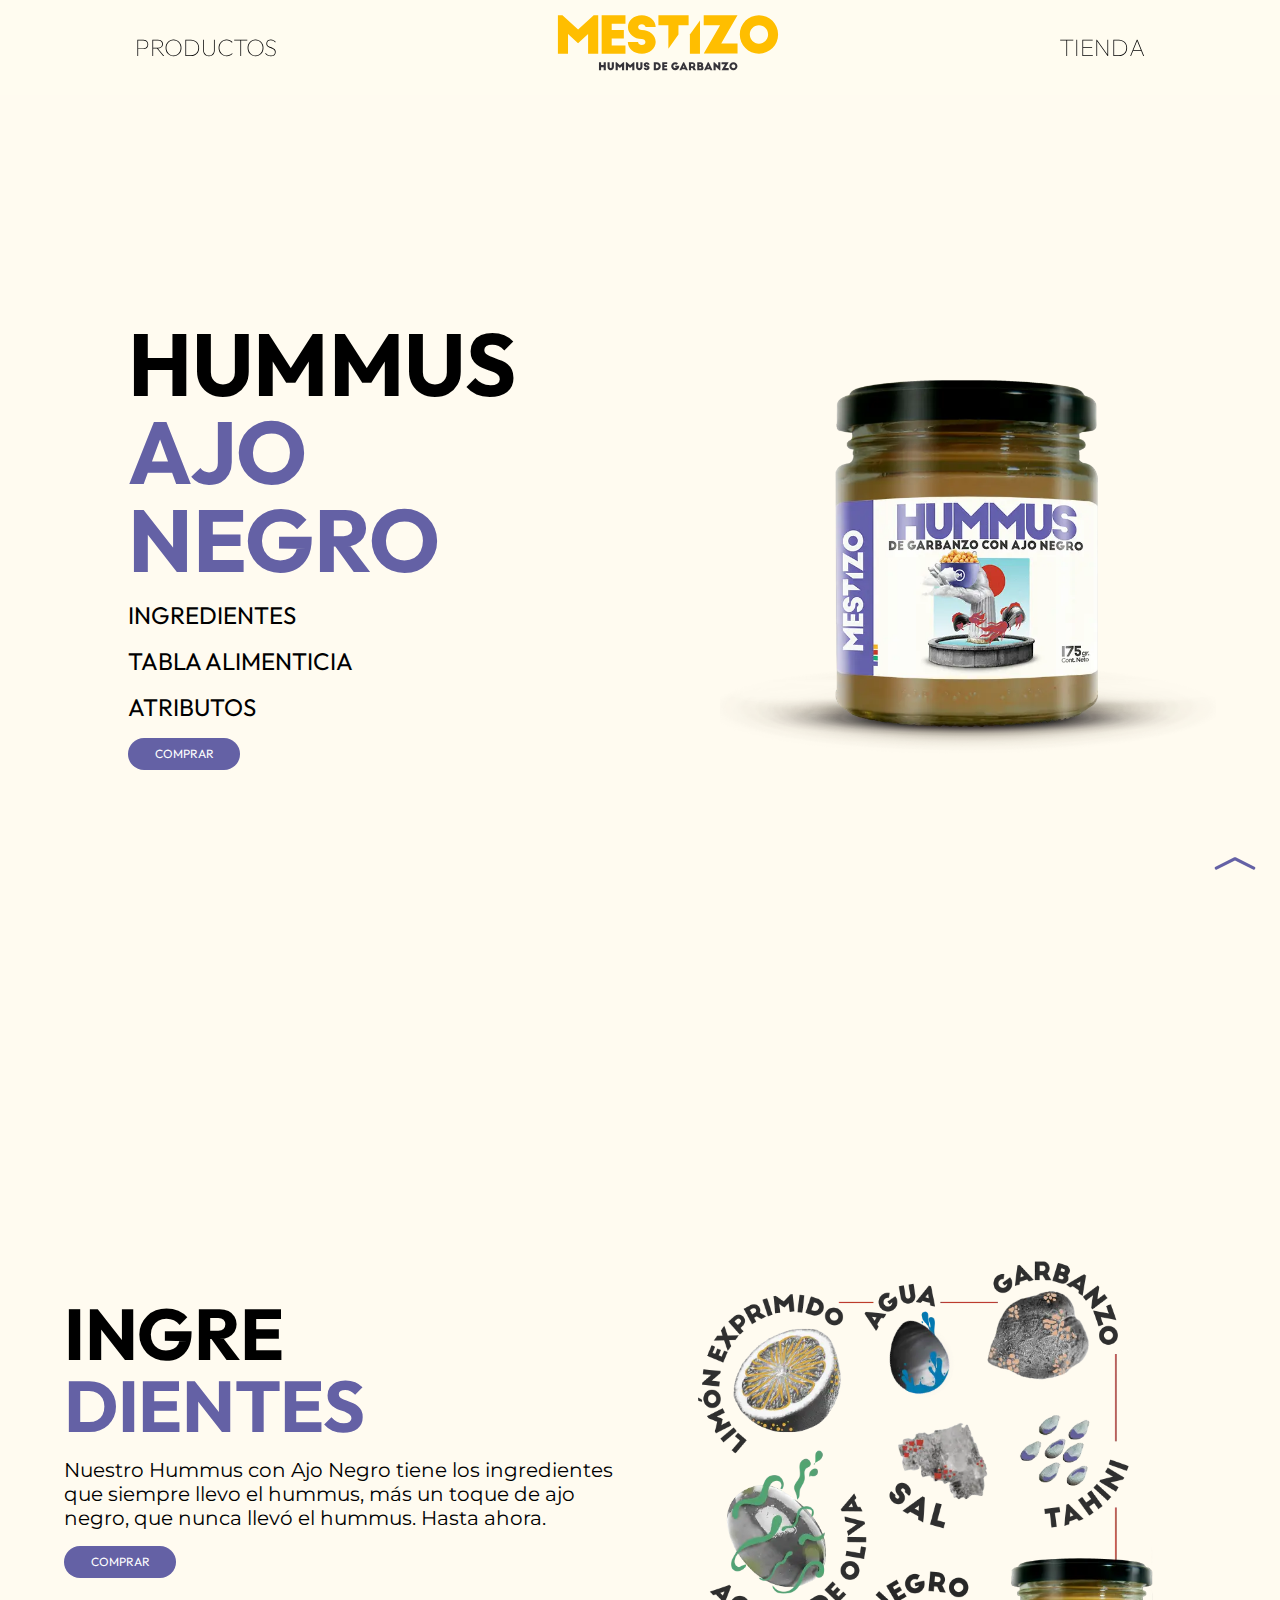
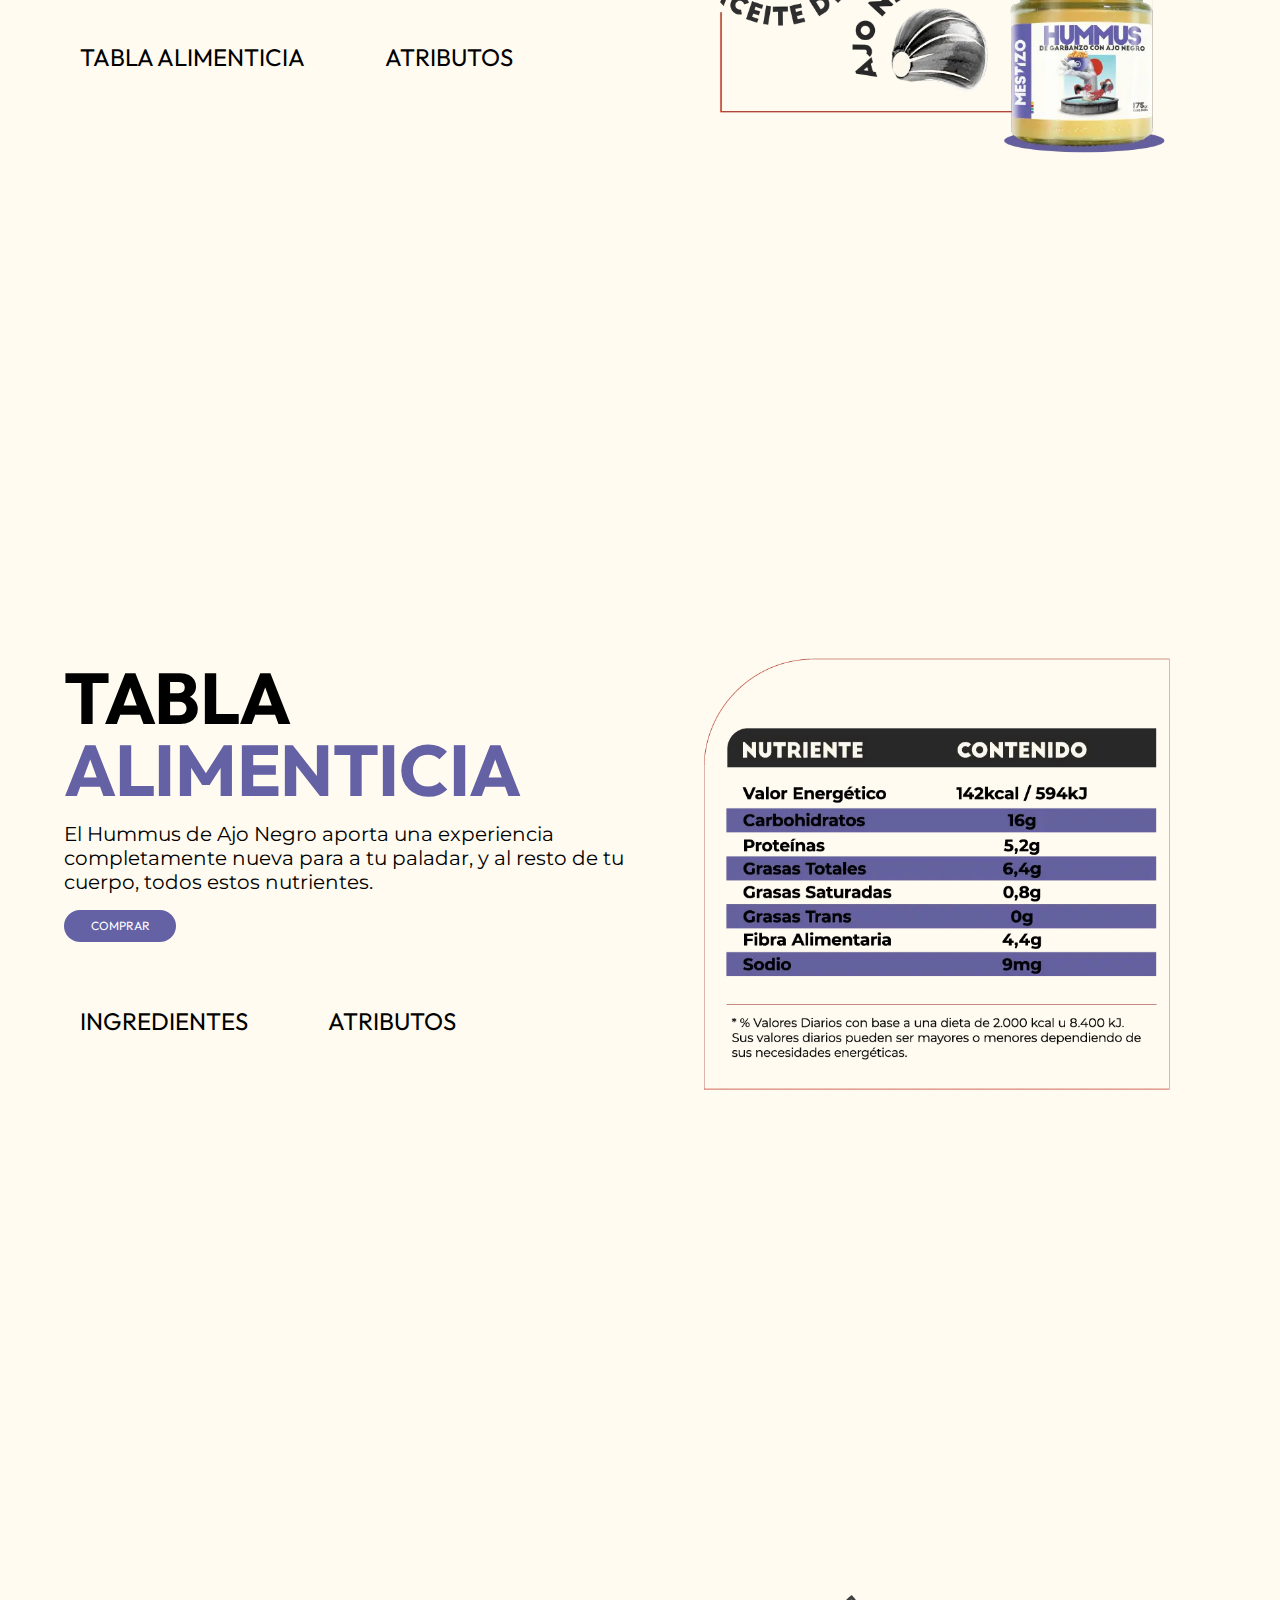
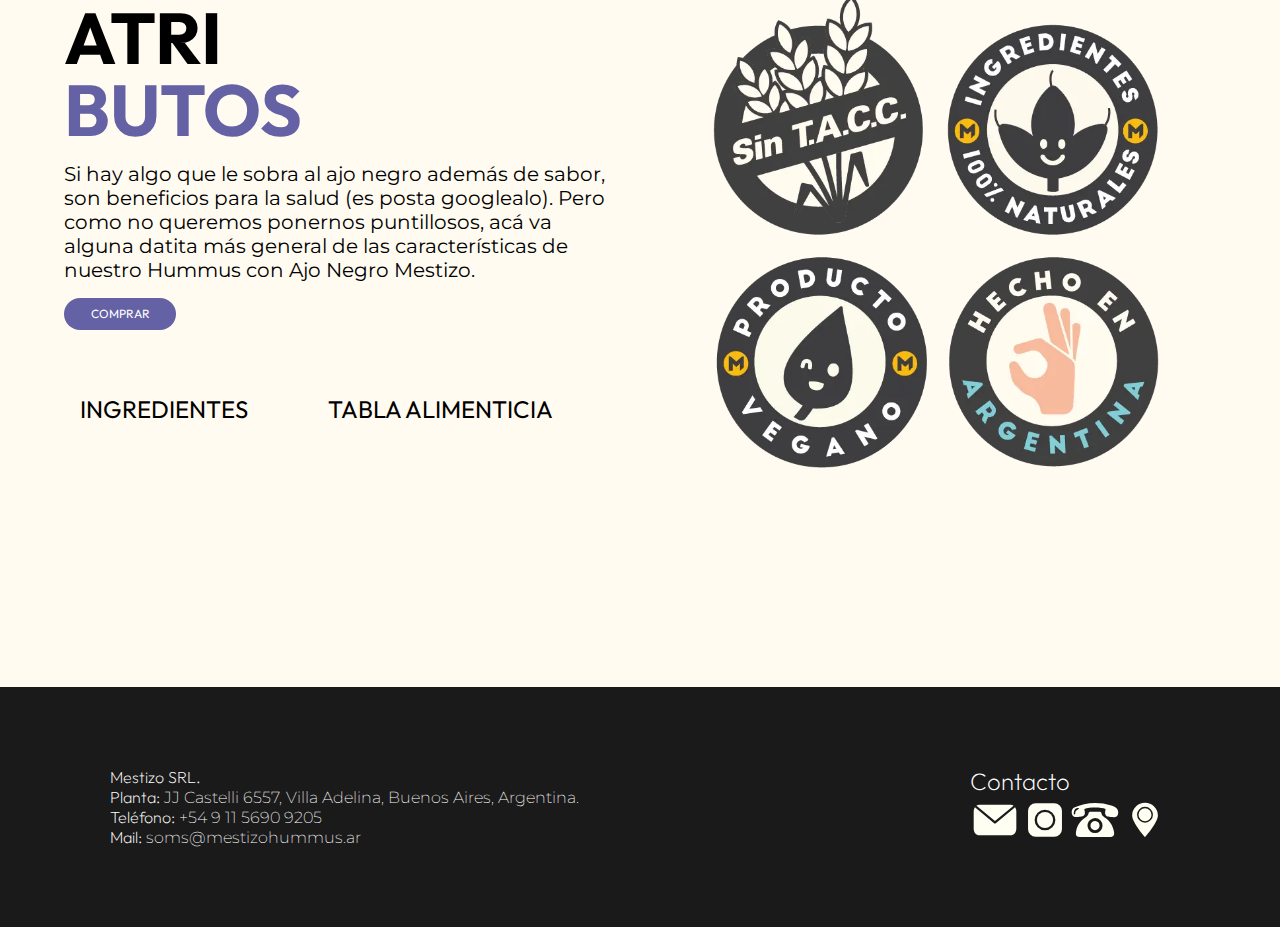
==== pages/info_ajoNegro.html @ 5438a66b "8° Commit" ====
<!DOCTYPE html>
<html lang="en">
<head>
    <meta charset="UTF-8">
    <meta name="viewport" content="width=device-width, initial-scale=1.0">
    <title>Document</title>
    <link rel="stylesheet" href="https://cdn.jsdelivr.net/npm/bootstrap-icons@1.10.5/font/bootstrap-icons.css">
    <link rel="stylesheet" href="../css/main.css">
</head>
<body>
       <!-- Starts Nav -->
   
       <nav class="main-nav">
        <div class="nav-link"><a href="productos.html">PRODUCTOS</a></div>
        <div><a href="../index.html"><img class="zoom" src="../img/marca/Identidad-Mestizo-01.svg" alt="#"></a></div>
        <div class="nav-link"><a href="tienda.html">TIENDA</a></div>
        <div class="span-btn">
            <svg xmlns="http://www.w3.org/2000/svg" width="30" height="30" fill="black" class="bi bi-list" viewBox="0 0 16 16">
                <path fill-rule="evenodd" d="M2.5 12a.5.5 0 0 1 .5-.5h10a.5.5 0 0 1 0 1H3a.5.5 0 0 1-.5-.5zm0-4a.5.5 0 0 1 .5-.5h10a.5.5 0 0 1 0 1H3a.5.5 0 0 1-.5-.5zm0-4a.5.5 0 0 1 .5-.5h10a.5.5 0 0 1 0 1H3a.5.5 0 0 1-.5-.5z"/>
            </svg>
        </div>
    </nav>
    <nav class="nav-btn">
        <div class="nav-link-btn disabled">
            <a href="productos.html">PRODUCTOS</a>
        </div>
        <div class="nav-link-btn disabled">
            <a href="tienda.html">TIENDA</a>
        </div>
    </nav>

    <!-- Ends Nav -->
    <!-- Starts Main -->
    <main >

        <section class="info-tit" id="inicio">
            <div>
                <h1>
                    HUMMUS <br> <span class="blueColor">AJO NEGRO</span>
                </h1>
                <a class="Color-h-blue" href="#ingredientes"><p>INGREDIENTES</p></a>
                <a class="Color-h-blue" href="#tabla"><p>TABLA ALIMENTICIA</p></a>
                <a class="Color-h-blue" href="#atributos"><p>ATRIBUTOS</p></a>
                <a href="#">
                    <button class="ver-mas-btn-blue">COMPRAR</button>
                </a>
            </div>

            <div >
                <img src="../img/ajo-negro/MESTIZO HUMMUS ALTA-ajo negro.webp" alt="">
            </div>
        </section>

        <section class="info-section" id="ingredientes">
            <div>
                <h2>INGRE <br><span class="blueColor">DIENTES</span>
                </h2>
                <h3>
                    Nuestro Hummus con Ajo Negro tiene los ingredientes que siempre llevo el hummus, más un toque de ajo negro, que nunca llevó el hummus. Hasta ahora.
                </h3>
                <a href="#">
                    <button class="ver-mas-btn-blue">COMPRAR</button>
                </a>
                <div>
                    <a class="Color-h-blue" href="#tabla"><p>TABLA  ALIMENTICIA</p></a>
                    <a class="Color-h-blue" href="#atributos"><p>ATRIBUTOS</p></a>
                </div>
                
            </div>

            <div style="display: flex; align-items: center; justify-content: center;">
                <img src="../img/ajo-negro/MESTIZO-WEB-HummusAjoNegro-INGR-09.webp" alt="">
            </div>
        </section>


        <section class="info-section" id="tabla">
            <div>
                <h2>TABLA <br><span class="blueColor">ALIMENTICIA</span>
                </h2>
                <h3>
                    El Hummus de Ajo Negro aporta una experiencia completamente nueva para a tu paladar, y al resto de tu cuerpo, todos estos nutrientes.
                </h3>
                <a href="#">
                    <button class="ver-mas-btn-blue">COMPRAR</button>
                </a>
                <div>
                    <a class="Color-h-blue" href="#ingredientes"><p>INGREDIENTES</p></a>
                    <a class="Color-h-blue" href="#atributos"><p>ATRIBUTOS</p></a>
                </div>
                
            </div>

            <div style="display: flex; align-items: center; justify-content: center;">
                <img src="../img/ajo-negro/Mestizo-Web-HummusAjoNegro-Tabla_Mestizo-Web-HummusPicante-Tabla copy.webp" alt="">
            </div>
        </section>


        <section class="info-section" id="atributos">
            <div>
                <h2>ATRI <br><span class="blueColor">BUTOS</span>
                </h2>
                <h3>
                    Si hay algo que le sobra al ajo negro además de sabor, son beneficios para la salud (es posta googlealo). Pero como no queremos ponernos puntillosos, acá va alguna datita más general de las características de nuestro Hummus con Ajo Negro Mestizo.
                </h3>
                <a href="#">
                    <button class="ver-mas-btn-blue">COMPRAR</button>
                </a>
                <div>
                    <a class="Color-h-blue" href="#ingredientes"><p>INGREDIENTES</p></a>
                    <a class="Color-h-blue" href="#tabla"><p>TABLA ALIMENTICIA</p></a>
                </div>
                
            </div>

            <div style="display: flex; align-items: center; justify-content: center;">
                <img src="../img/clasico/MESTIZO-WEB-HummusClasico-ATRIBUTOS-11.webp" alt="">
            </div>
        </section>

    </main>
    <!-- Ends Main -->
        <a href="#inicio"><svg xmlns="http://www.w3.org/2000/svg" width="50" height="50" fill="currentColor" class="bi bi-chevron-compact-up flecha blueColor" viewBox="0 0 16 16">
            <path fill-rule="evenodd" d="M7.776 5.553a.5.5 0 0 1 .448 0l6 3a.5.5 0 1 1-.448.894L8 6.56 2.224 9.447a.5.5 0 1 1-.448-.894l6-3z"/>
        </svg></a>

     <!-- Starts Footer -->
     <footer class="main-footer">
    
        <section class="footer-bottom">
            <div>
                <p>Mestizo SRL.</p>
                <p>Planta: <span class="no-key"> JJ Castelli 6557, Villa Adelina, Buenos Aires, Argentina.</span></p>
                <p>Teléfono: <span class="no-key"> +54 9 11 5690 9205</span></p>
                <p>Mail: <span class="no-key"> soms@mestizohummus.ar</span></p>
            </div>

            <div>
                <p>Contacto</p>
                <div>
                    <a class="zoom" href="mailto:somos@mestizohummus.com?subject=Consulta&body=Hola,%0D%0A%0D%0AQuería hacer una consulta sobre..." target="_blank">
                        <img src="../img/marca/footer/Contacto - Web-07.svg" alt="">
                    </a>

                    <a class="zoom" href="https://www.instagram.com/mestizohummus/ " target="_blank">
                        <img src="../img/marca/footer/Contacto - Web-08.svg" alt="">
                    </a>

                    <a class="zoom" href="https://api.whatsapp.com/send?phone=541156909205&text=%C2%A1Hola%21+Estoy+en+la+tienda+MESTIZO+y+quiero+pedir+m%C3%A1s+informaci%C3%B3n." target="_blank">
                        <img src="../img/marca/footer/Contacto - Web-09.svg" alt="">
                    </a>

                    <a class="zoom" href="https://goo.gl/maps/fZHpyZeKrW2AneWo8" target="_blank">
                        <img src="../img/marca/footer/Contacto - Web-10.svg" alt="">
                    </a>
                </div>
            </div>
        </section> 
    </footer>
    <!-- Ends Footer -->
    <!-- Script Boostrap -->
    <script src="../js/nav.js"></script>
</body>
</html>
---- css/main.css ----
@import url("https://fonts.googleapis.com/css2?family=Outfit:wght@900&display=swap");
@import url("https://fonts.googleapis.com/css2?family=Montserrat:ital,wght@0,400;0,500;1,400&family=Outfit:wght@900&display=swap");
* {
  margin: 0;
  padding: 0;
  box-sizing: border-box;
}

h1, h2, h3, h4, p, a, input, textarea {
  margin: 0;
}

ul {
  list-style: none;
}

a {
  text-decoration: none;
  color: black;
}

html {
  background-color: rgb(255, 251, 240);
  scroll-behavior: smooth;
}

body {
  background-color: rgb(255, 251, 240);
}

.mainColor {
  color: rgb(248, 177, 57);
}

.redColor {
  color: rgb(195, 58, 46);
}

.blueColor {
  color: rgb(100, 97, 165);
}

.greenColor {
  color: rgb(84, 173, 114);
}

.skyBlueColor {
  color: rgb(0, 127, 197);
}

.ver-mas-btn {
  border-radius: 30px;
  width: 9em;
  height: 3em;
  background-color: rgb(248, 177, 57);
  color: white;
  border-color: transparent;
  font-family: "Outfit", sans-serif;
}

.ver-mas-btn-1 {
  border-radius: 30px;
  width: 9em;
  height: 3em;
  background-color: rgb(248, 177, 57);
  color: white;
  border-color: transparent;
  font-family: "Outfit", sans-serif;
}

.ver-mas-btn-red {
  border-radius: 30px;
  width: 9em;
  height: 3em;
  background-color: rgb(195, 58, 46);
  color: white;
  border-color: transparent;
  font-family: "Outfit", sans-serif;
}

.ver-mas-btn-blue {
  border-radius: 30px;
  width: 9em;
  height: 3em;
  background-color: rgb(100, 97, 165);
  color: white;
  border-color: transparent;
  font-family: "Outfit", sans-serif;
}

.ver-mas-btn-green {
  border-radius: 30px;
  width: 9em;
  height: 3em;
  background-color: rgb(84, 173, 114);
  color: white;
  border-color: transparent;
  font-family: "Outfit", sans-serif;
}

.ver-mas-btn-skyBlue {
  border-radius: 30px;
  width: 9em;
  height: 3em;
  background-color: rgb(0, 127, 197);
  color: white;
  border-color: transparent;
  font-family: "Outfit", sans-serif;
}

.ver-mas-btn:hover {
  background-color: black;
  color: rgb(248, 177, 57);
  transition: all 1s;
}

.ver-mas-btn:not(:hover) {
  background-color: rgb(248, 177, 57);
  color: white;
  transition: all 1s;
}

.ver-mas-btn-1:hover {
  background-color: black;
  color: rgb(248, 177, 57);
  transition: all 1s;
}

.ver-mas-btn-1:not(:hover) {
  background-color: rgb(248, 177, 57);
  color: white;
  transition: all 1s;
}

.ver-mas-btn-red:hover {
  background-color: black;
  color: rgb(195, 58, 46);
  transition: all 1s;
}

.ver-mas-btn-red:not(:hover) {
  background-color: rgb(195, 58, 46);
  color: white;
  transition: all 1s;
}

.ver-mas-btn-blue:hover {
  background-color: black;
  color: rgb(100, 97, 165);
  transition: all 1s;
}

.ver-mas-btn-blue:not(:hover) {
  background-color: rgb(100, 97, 165);
  color: white;
  transition: all 1s;
}

.ver-mas-btn-green:hover {
  background-color: black;
  color: rgb(84, 173, 114);
  transition: all 1s;
}

.ver-mas-btn-green:not(:hover) {
  background-color: rgb(84, 173, 114);
  color: white;
  transition: all 1s;
}

.ver-mas-btn-skyBlue:hover {
  background-color: black;
  color: rgb(0, 127, 197);
  transition: all 1s;
}

.ver-mas-btn-skyBlue:not(:hover) {
  background-color: rgb(0, 127, 197);
  color: white;
  transition: all 1s;
}

.zoom:hover {
  transform: scale(1.1);
  transition: all 1s;
}

.zoom:not(hover) {
  transform: scale(1);
  transition: all 1s;
}

.Color-h:hover {
  color: rgb(248, 177, 57);
  transition: all 1s;
}

.Color-h:not(hover) {
  transition: all 1s;
}

.Color-h-red:hover {
  color: rgb(195, 58, 46);
  transition: all 1s;
}

.Color-h:not(hover) {
  transition: all 1s;
}

.Color-h-blue:hover {
  color: rgb(100, 97, 165);
  transition: all 1s;
}

.Color-h-blue:not(hover) {
  transition: all 1s;
}

.Color-h-green:hover {
  color: rgb(84, 173, 114);
  transition: all 1s;
}

.Color-h-green:not(hover) {
  transition: all 1s;
}

@media (max-width: 1000px) {
  .Color-h:hover {
    color: black;
  }
  .Color-h-red:hover {
    color: black;
  }
  .Color-h-blue:hover {
    color: black;
  }
  .Color-h-green:hover {
    color: black;
  }
}
.main-nav {
  background-color: rgba(255, 251, 240, 0.856);
  overflow: hidden;
  position: sticky;
  z-index: 5;
  top: 0;
  width: 100%;
  height: -moz-min-content;
  height: min-content;
  display: flex;
  justify-content: space-around;
  align-items: center;
}
.main-nav div {
  font-family: "Outfit", sans-serif;
  font-size: 1.5rem;
  font-weight: lighter;
}
.main-nav div img {
  width: 15rem;
}

.nav-btn {
  display: flex;
  flex-direction: column;
  align-items: center;
  justify-content: center;
  gap: 1.5rem;
  z-index: 7;
  position: fixed;
  background-color: rgba(255, 251, 240, 0.856);
  width: 100%;
}
.nav-btn div a {
  font-family: "Outfit", sans-serif;
}

.disabled {
  display: none;
}

.span-btn {
  display: none;
  color: black;
  padding-bottom: 1rem;
}

@media (max-width: 570px) {
  .span-btn {
    display: block;
  }
  .nav-link {
    display: none;
  }
  .nav-header {
    position: sticky;
    height: auto;
    top: 0;
  }
  .nav-header nav {
    justify-content: space-between;
  }
}
@media (max-width: 350px) {
  .main-nav {
    padding-top: 1rem;
  }
  .main-nav div img {
    width: 10rem;
  }
}
.nav-link:hover a {
  color: rgb(248, 177, 57);
  transition: all 1s;
}

.nav-link:not(:hover) a {
  color: black;
  transition: all 1s;
}

.main-header {
  background-color: rgb(255, 251, 240);
  margin: 0;
  margin-top: -5rem;
}
.main-header video {
  width: 100%;
}

.movile-heade {
  background-color: rgb(255, 251, 240);
  margin: 0;
  margin-top: -8rem;
  width: 100%;
}
.movile-heade img {
  width: 100%;
}

.main-body {
  margin: 3rem;
  margin-top: 0;
}

.product-container {
  display: grid;
  grid-template-columns: 1fr 1fr;
  grid-template-rows: 1fr;
}

.product-container-reverse {
  display: grid;
  grid-template-columns: 1fr 1fr;
  grid-template-rows: 1fr;
}

.product-info {
  display: flex;
  flex-direction: column;
  justify-content: center;
  gap: 2rem;
  width: 100%;
}
.product-info h1 {
  font-family: "Outfit", sans-serif;
  font-size: 4.5em;
  letter-spacing: -0.005em;
  line-height: 1em;
}
.product-info h2 {
  font-family: "Outfit", sans-serif;
  font-size: 4.5em;
  letter-spacing: -0.005em;
  line-height: 1em;
}
.product-info h3 {
  font-family: "Montserrat", sans-serif;
  font-size: 1.5em;
  font-weight: 400;
}

.product-img {
  display: flex;
  justify-content: center;
  align-items: center;
  overflow: hidden;
}
.product-img img {
  width: 100%;
}

@media (max-width: 1000px) {
  .product-info {
    gap: 1rem;
  }
  .product-info h1 {
    font-size: 4rem;
  }
  .product-info h3 {
    font-size: 1.25rem;
  }
  .product-container {
    margin-bottom: 4rem;
  }
  .product-container-reverse {
    margin-bottom: 4rem;
  }
}
@media (max-width: 700px) {
  .main-header {
    display: block;
  }
  .product-container-reverse {
    display: flex;
    flex-direction: column-reverse;
    margin-bottom: 3rem;
  }
  .product-container {
    display: flex;
    flex-direction: column;
  }
  .product-info {
    align-items: center;
  }
  .product-info h1 {
    font-size: 4.5rem;
    text-align: center;
  }
  .product-info h2 {
    font-size: 4.5rem;
    text-align: center;
  }
  .product-info h3 {
    text-align: center;
  }
  .product-img {
    margin-top: 1.5rem;
  }
  .product-img img {
    max-width: 500px;
  }
  .img-2 img {
    display: none;
  }
  .img-4 img {
    display: none;
  }
}
@media (max-width: 650px) {
  .main-header {
    display: none;
  }
}
@media (max-width: 438px) {
  .product-info h1 {
    font-size: 3.75rem;
  }
  .product-info h2 {
    font-size: 3.75rem;
  }
}
.img-2 {
  position: absolute;
  display: flex;
  align-items: center;
  justify-content: center;
  padding-bottom: 5rem;
}
.img-2 img {
  opacity: 0%;
  width: 70%;
}

.img-2:hover img {
  opacity: 100%;
  transition: all 0.5s;
}

.img-2:not(hover) img {
  opacity: 0%;
  transition: all 0.5s;
}

.img-4 {
  position: absolute;
  display: flex;
  align-items: center;
  justify-content: center;
  padding-bottom: 5rem;
}
.img-4 img {
  opacity: 0%;
  width: 70%;
}

.img-4:hover img {
  opacity: 100%;
  transition: all 0.5s;
}

.img-4:not(hover) img {
  opacity: 0%;
  transition: all 0.5s;
}

.hide {
  opacity: 0%;
  transition: all 0.5s;
}

.no-hide {
  opacity: 100%;
  transition: all 0.5s;
}

.footer-top {
  background-image: url(../img/marca/footer/Contacto\ -\ Web-06.svg);
  background-size: 100%;
  background-size: 240vh;
  height: 50%;
  width: 100%;
  display: grid;
  grid-template-columns: 1fr 1fr 1fr 1fr;
  grid-template-rows: 1fr;
}
.footer-top a {
  display: flex;
  flex-direction: column;
  align-items: center;
  gap: 1rem;
  margin-bottom: 5rem;
}
.footer-top a p {
  font-family: "Outfit", sans-serif;
  font-size: 1.5em;
  font-weight: 400;
}
.footer-top a img {
  width: 60%;
}

.footer-bottom {
  height: 15rem;
  width: 100%;
  background-color: rgb(26, 26, 26);
  display: flex;
  flex-direction: row;
  justify-content: space-around;
  align-items: center;
}

.footer-bottom div:first-child {
  display: flex;
  flex-direction: column;
  justify-content: center;
  align-items: flex-start;
  width: 50%;
}
.footer-bottom div:first-child p {
  font-family: "Outfit", sans-serif;
  font-size: 1em;
  font-weight: 200;
  color: white;
}

.footer-bottom div:nth-child(2) {
  display: flex;
  flex-direction: column;
  justify-content: center;
  align-items: start;
}
.footer-bottom div:nth-child(2) p {
  font-family: "Outfit", sans-serif;
  font-size: 1.5em;
  font-weight: 200;
  color: white;
}
.footer-bottom div:nth-child(2) div {
  display: flex;
  flex-direction: row;
  justify-content: center;
  align-items: flex-end;
}
.footer-bottom div:nth-child(2) div img {
  width: 50px;
}

.slider-footer {
  width: 100%;
  height: auto;
  border-top: 5px solid black;
  border-bottom: 5px solid black;
  background-color: rgb(255, 251, 240);
  margin-bottom: 3rem;
  overflow: hidden;
}
.slider-footer p {
  font-family: "Outfit", sans-serif;
  font-size: 2em;
  letter-spacing: -0.005em;
  line-height: 1em;
}

@media (max-width: 919px) {
  .footer-top {
    grid-template-columns: 1fr 1fr;
    grid-template-rows: 1fr 1fr;
    background-size: 900vh;
  }
}
@media (max-width: 596px) {
  .footer-top {
    background-size: 800vh;
  }
  .footer-bottom div:first-child {
    display: flex;
    flex-direction: column;
    justify-content: center;
    align-items: flex-start;
    width: 80%;
  }
  .footer-bottom div:first-child p {
    font-family: "Outfit", sans-serif;
    font-size: 1em;
    font-weight: 200;
    color: white;
  }
}
@media (max-width: 540px) {
  .footer-bottom {
    flex-direction: column;
    height: 20rem;
    width: 100%;
    margin-bottom: 0;
  }
}
.no-key {
  font-family: "Montserrat", sans-serif;
}

.main-sabores {
  display: flex;
  justify-content: center;
  align-items: center;
  flex-direction: column;
}
.main-sabores section {
  width: 100%;
  height: auto;
}
.main-sabores header {
  display: flex;
  align-items: center;
  justify-content: center;
  width: 100%;
  height: auto;
  margin-top: 5rem;
}
.main-sabores header img {
  width: 50%;
}

.subtitulo-sabores {
  padding: 5rem;
  padding-top: 2rem;
  display: flex;
  align-items: center;
  justify-content: center;
  text-align: center;
}
.subtitulo-sabores h2 {
  font-family: "Montserrat", sans-serif;
  font-size: 1.2em;
  font-weight: 400;
  display: flex;
  text-align: center;
}

.filtros-sabores {
  width: 100%;
  height: auto;
  display: flex;
  justify-content: space-around;
  border-top: 5px solid black;
  border-bottom: 5px solid black;
  padding: 1rem;
  background-color: white;
}
.filtros-sabores p {
  font-family: "Outfit", sans-serif;
  font-size: 2em;
  letter-spacing: -0.005em;
  line-height: 1em;
}

.filtros-sabores p:hover {
  color: rgb(248, 177, 57);
  transition: all 1s;
  cursor: pointer;
}
.filtros-sabores p:not(hover) {
  transition: all 1s;
}

.productos-sabores {
  display: grid;
  grid-template-columns: 1fr 1fr 1fr;
  grid-template-rows: 1fr 1fr;
  gap: 1rem;
  row-gap: 5rem;
  padding: 3rem;
}
.productos-sabores div {
  display: flex;
  flex-direction: column;
  justify-content: center;
  align-items: center;
}
.productos-sabores div img {
  width: 90%;
}
.productos-sabores div h2 {
  font-family: "Outfit", sans-serif;
  font-size: 1.2em;
  letter-spacing: -0.005em;
  line-height: 1em;
  text-align: center;
}

@media (max-width: 700px) {
  .productos-sabores {
    grid-template-columns: 1fr 1fr;
    grid-template-rows: 1fr 1fr 1fr;
    row-gap: 3rem;
  }
  .filtros-sabores {
    flex-direction: column;
    align-items: center;
    justify-content: center;
    gap: 2rem;
  }
}
@media (max-width: 564px) {
  .main-sabores header {
    margin-top: 0;
  }
  .main-sabores header img {
    width: 80%;
  }
}
@media (max-width: 464px) {
  .productos-sabores {
    margin-bottom: 3rem;
    grid-template-columns: 1fr 1fr;
    grid-template-rows: 1fr 1fr;
    gap: 3rem;
  }
  .filtros-sabores p {
    font-size: 1.5em;
  }
}
.info-tit {
  display: flex;
  align-items: center;
  justify-content: center;
  flex-direction: column;
  width: 100%;
}
.info-tit div {
  display: flex;
  flex-direction: column;
  row-gap: 1rem;
  justify-content: center;
  align-items: center;
}
.info-tit div h1 {
  font-family: "Outfit", sans-serif;
  letter-spacing: -0.005em;
  line-height: 1em;
  font-size: 3rem;
  text-align: center;
  width: 100%;
}
.info-tit div p {
  font-family: "Outfit", sans-serif;
  text-align: center;
}
.info-tit div img {
  width: 80%;
}

.info-section {
  display: flex;
  align-items: center;
  justify-content: center;
  flex-direction: column;
  width: 100%;
  margin-top: 4rem;
}
.info-section div {
  display: flex;
  flex-direction: column;
  row-gap: 1rem;
  justify-content: center;
  align-items: center;
}
.info-section div h2 {
  font-family: "Outfit", sans-serif;
  letter-spacing: -0.005em;
  line-height: 1em;
  font-size: 3rem;
  text-align: center;
  width: 100%;
}
.info-section div h3 {
  font-family: "Montserrat", sans-serif;
  font-size: 1.25em;
  font-weight: 400;
  padding-left: 2rem;
  padding-right: 2rem;
  text-align: center;
}
.info-section div a {
  margin-top: 1.5rem;
  margin-bottom: 2rem;
}
.info-section div div {
  display: flex;
  flex-direction: row;
  justify-content: space-around;
  align-items: center;
  width: 100%;
  display: none;
}
.info-section div div p {
  font-family: "Outfit", sans-serif;
  text-align: center;
  text-align: center;
}
.info-section div img {
  width: 80%;
}

.flecha {
  position: fixed;
  right: 20px;
  bottom: 10px;
}

.flecha:hover {
  transform: translateY(-20px);
  transition: all 1s;
}

.flecha:not(hover) {
  transition: 1s;
}

@media (max-width: 320px) {
  .info-section div h2 {
    font-size: 2.25rem;
  }
  .info-section div h3 {
    font-size: 1.1rem;
  }
}
@media (min-width: 600px) {
  .info-tit div h1 {
    font-size: 5rem;
  }
  .info-tit div p {
    font-size: 2rem;
  }
  .info-tit div a {
    margin-top: 2rem;
  }
  .info-tit div a button {
    width: 12rem;
    height: 4rem;
    font-size: 1.5rem;
  }
  .info-tit div img {
    width: 80%;
    max-width: 650px;
  }
  .info-section div h2 {
    font-size: 5rem;
  }
  .info-section div h3 {
    font-size: 1.75rem;
  }
  .info-section div a {
    margin-top: 2rem;
  }
  .info-section div a button {
    width: 12rem;
    height: 4rem;
    font-size: 1.5rem;
  }
}
@media (min-width: 1000px) {
  .info-tit {
    flex-direction: row;
    padding: 3rem;
    width: 100%;
    height: 100vh;
  }
  .info-tit div {
    align-items: start;
    width: 50%;
    padding: 1rem;
    padding-left: 5rem;
  }
  .info-tit div h1 {
    text-align: start;
    font-size: 5.5rem;
  }
  .info-tit div a {
    margin-top: 0rem;
  }
  .info-tit div a button {
    width: 7rem;
    height: 2rem;
    font-size: 0.75rem;
  }
  .info-tit div p {
    font-size: 1.5rem;
  }
  .info-tit div {
    width: 50%;
  }
  .info-tit div img {
    width: 100%;
    max-width: 600px;
    padding-top: 1rem;
  }
  .info-section {
    flex-direction: row;
    padding: 3rem;
    height: 100vh;
    width: 100%;
  }
  .info-section div {
    align-items: start;
    width: 50%;
    padding: 1rem;
  }
  .info-section div h2 {
    text-align: start;
    font-size: 4.5rem;
  }
  .info-section div h3 {
    text-align: start;
    padding: 0;
    font-size: 1.25rem;
  }
  .info-section div a {
    margin-top: 0rem;
  }
  .info-section div a button {
    width: 7rem;
    height: 2rem;
    font-size: 0.75rem;
  }
  .info-section div div {
    display: block;
    display: flex;
    flex-direction: row;
    justify-content: start;
    -moz-column-gap: 5rem;
         column-gap: 5rem;
    align-items: center;
    width: 100%;
  }
  .info-section div div p {
    font-family: "Outfit", sans-serif;
    text-align: center;
    font-size: 1.5rem;
  }
  .info-section div {
    width: 50%;
  }
  .info-section div img {
    width: 100%;
    max-width: 500px;
  }
}/*# sourceMappingURL=main.css.map */
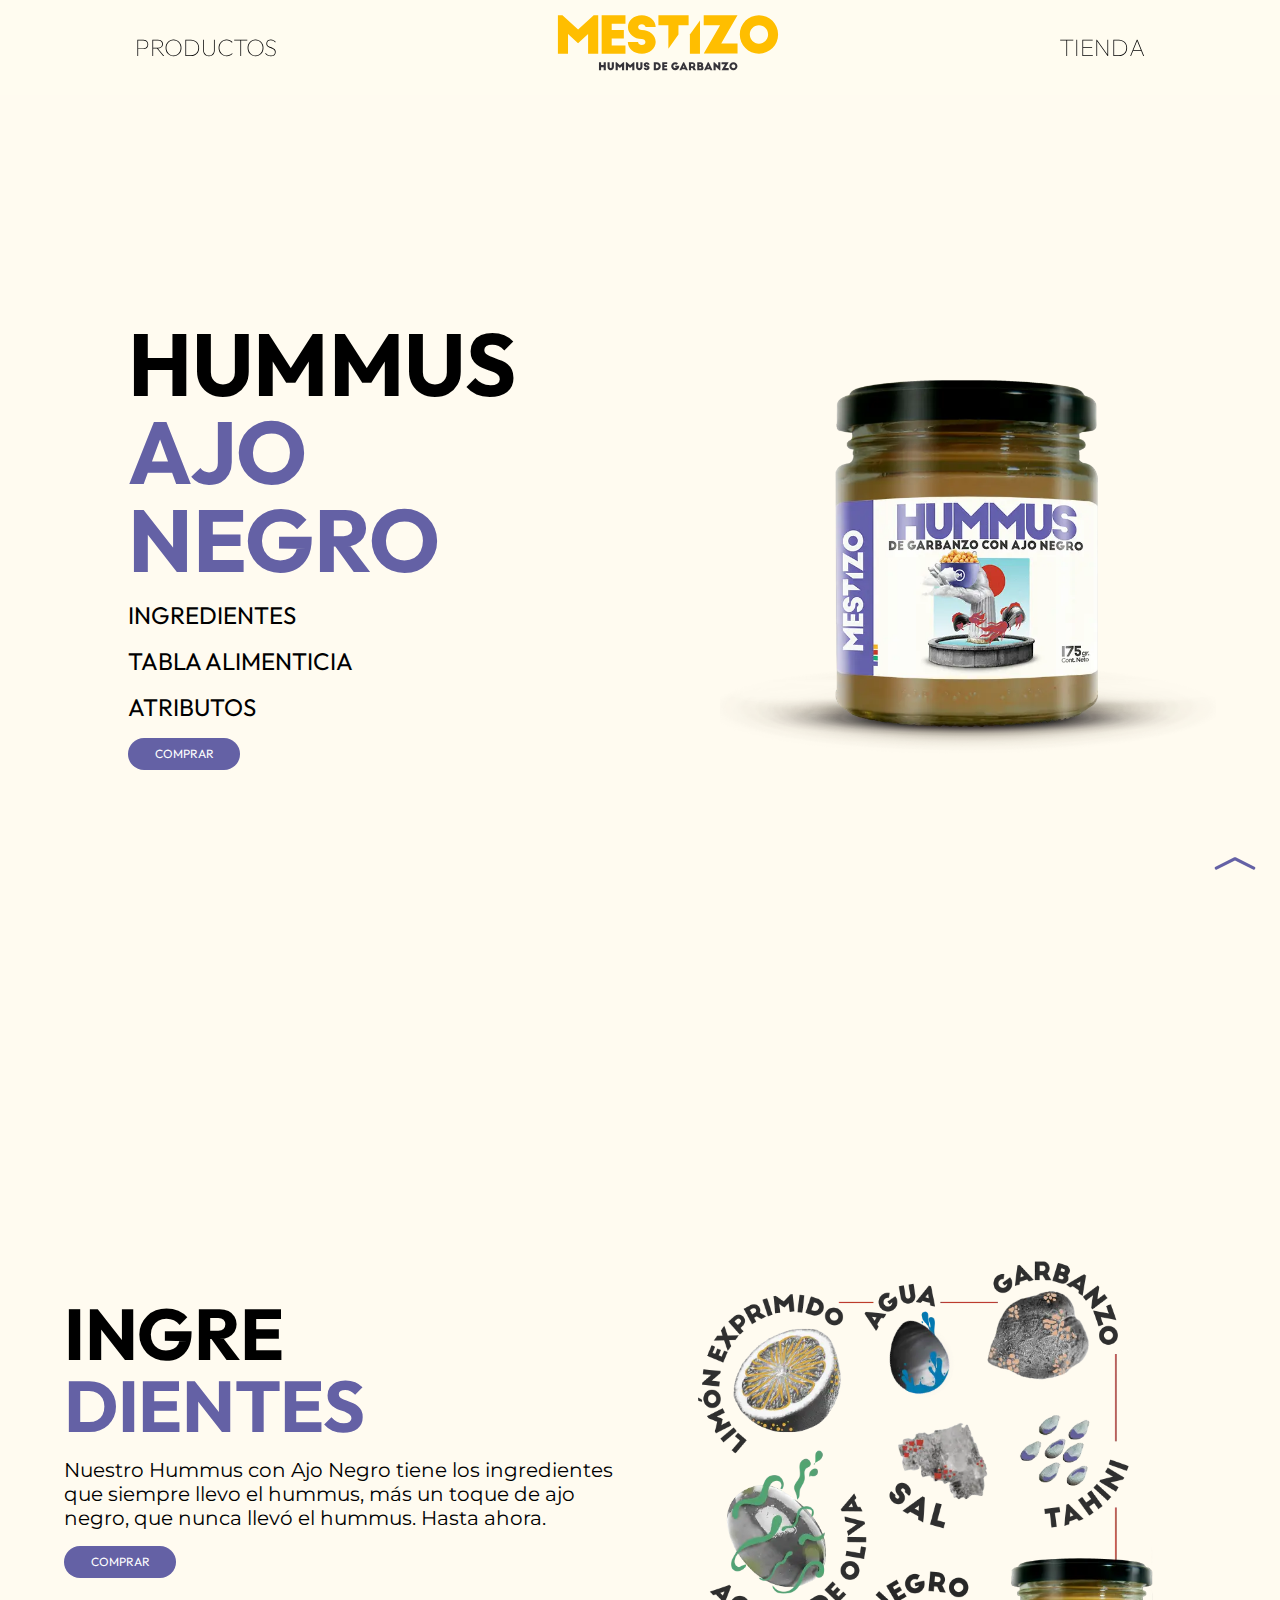
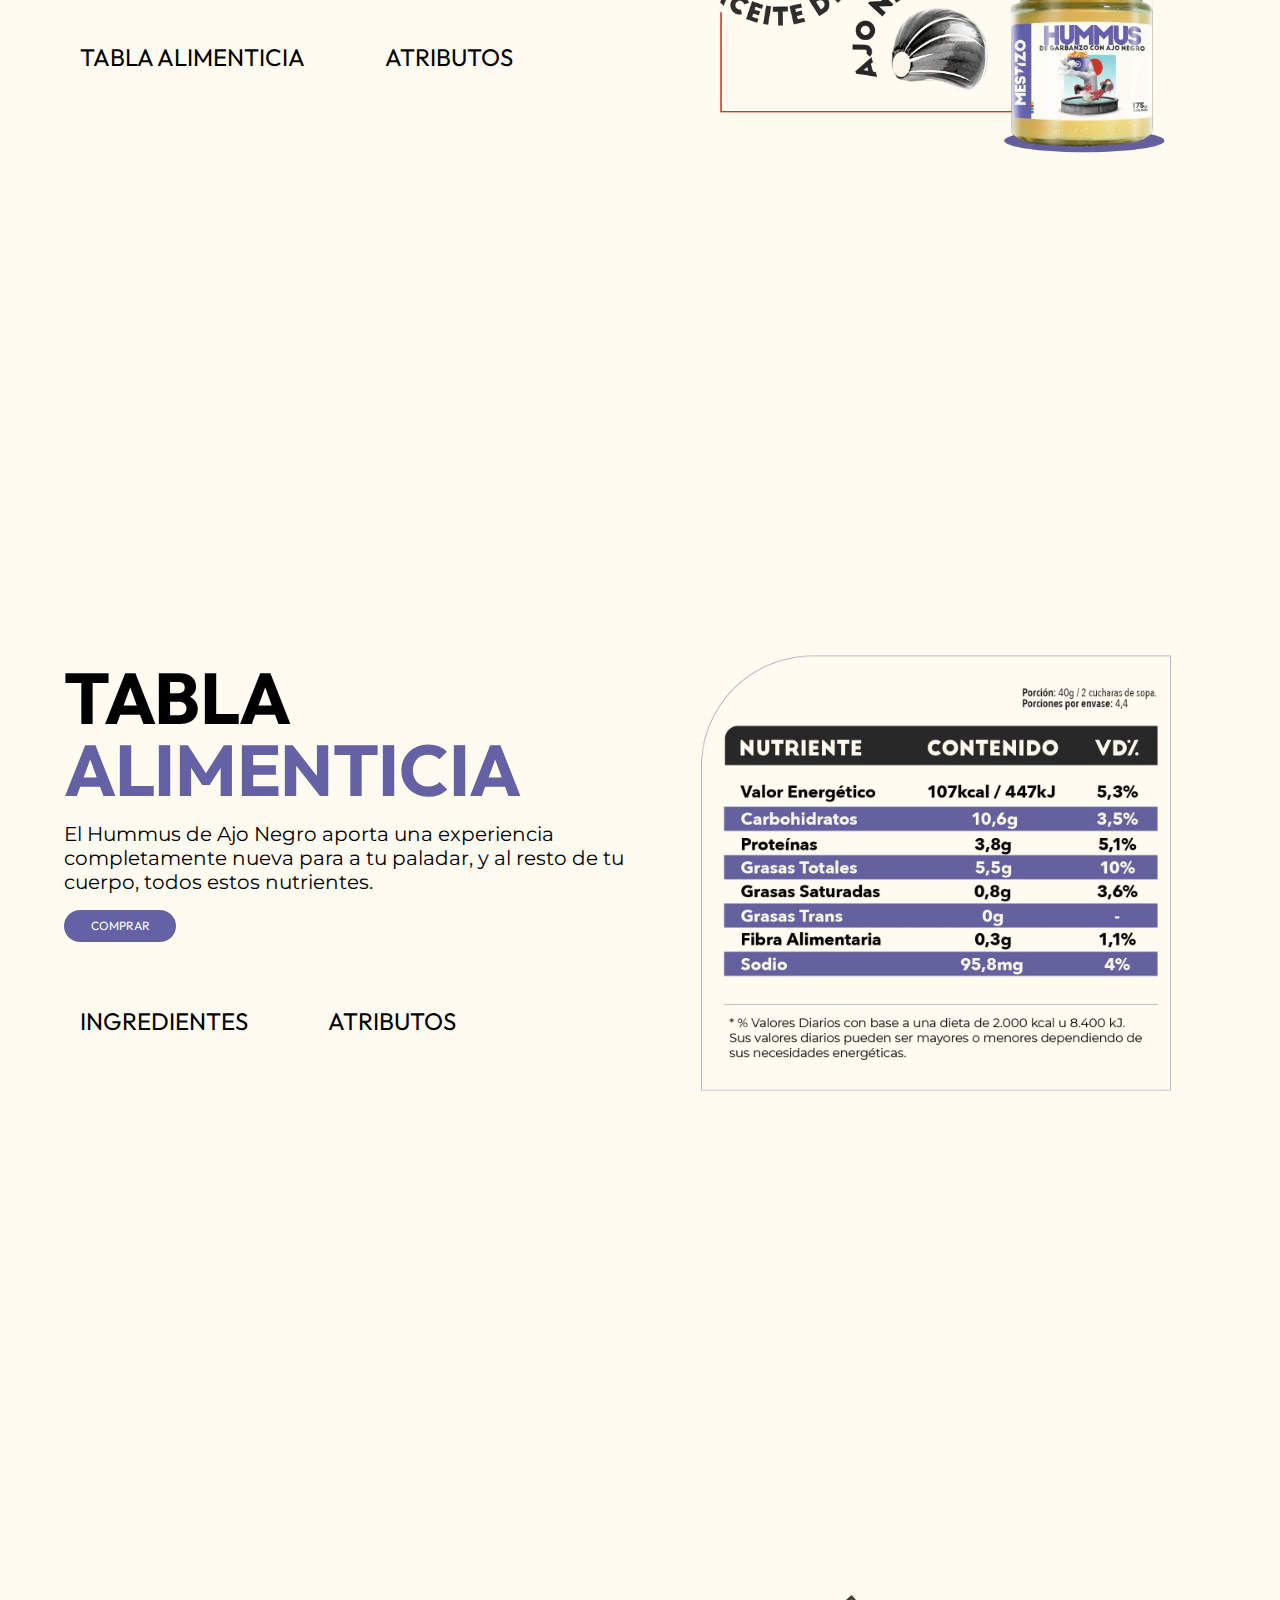
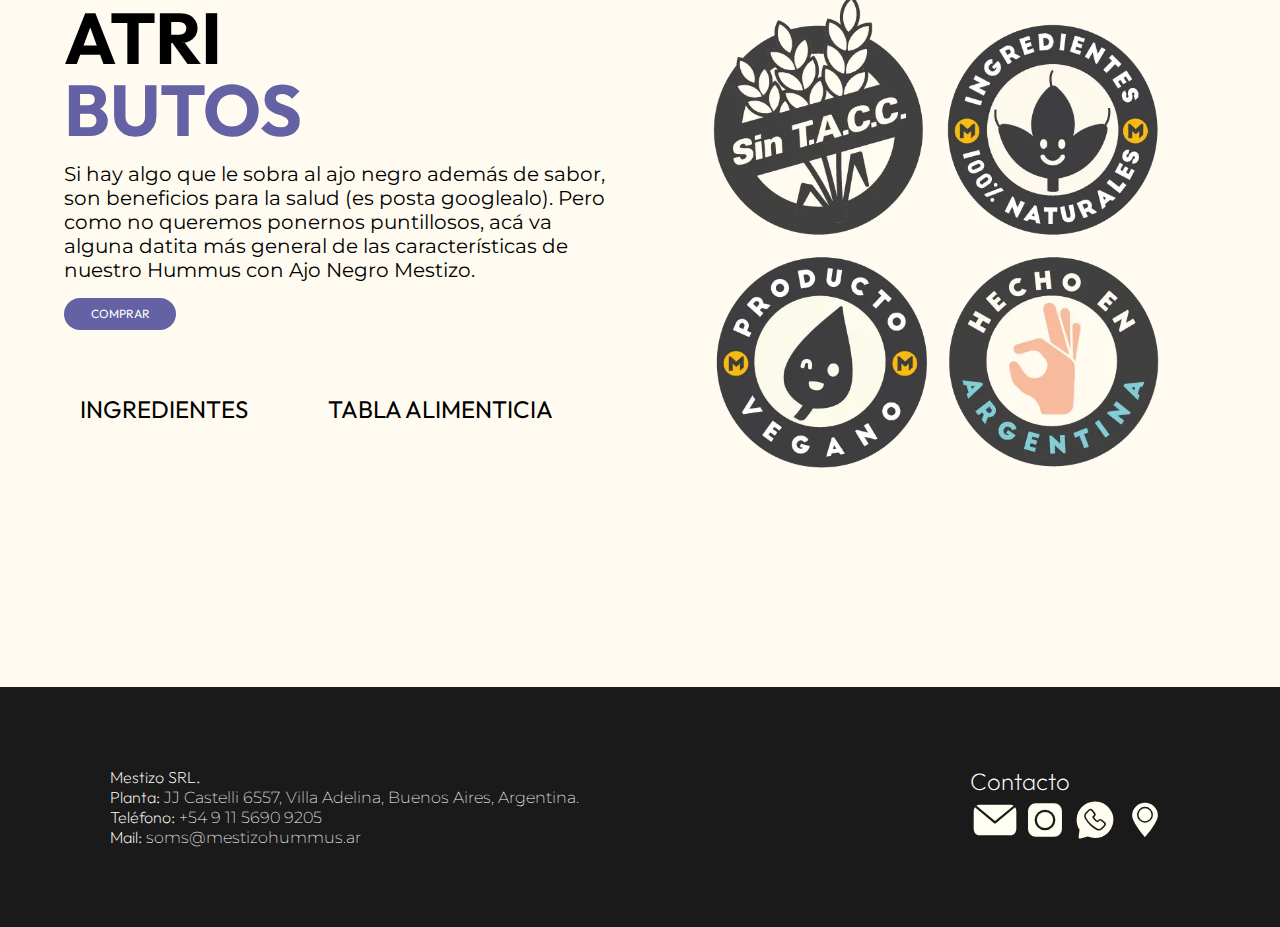
==== commit d1141669: "11° Commit" ====
--- a/pages/info_ajoNegro.html
+++ b/pages/info_ajoNegro.html
@@ -3,7 +3,13 @@
 <head>
     <meta charset="UTF-8">
     <meta name="viewport" content="width=device-width, initial-scale=1.0">
-    <title>Document</title>
+    <meta name="author" content="Ignacio Juri">
+    <meta name="keywords" content="Mestizo, Hummus, Garbanzo, Picante, Ajo Negro, clasico, vegano, natural, argentina, tienda, comprar, libre de gluten, sin TACC, ingredientes naturales, sin conservantes, legumbres, conservas, hummus en conserva">
+    <meta name="copyright" content=" Mestizo Hummus SRL 2023">
+    <meta name="robots" content="index,follow">
+    <meta name="description" content="Un Hummus que toma el sabor ahumado y dulce del ajo negro para convertirse en una mezcla increíblemente singular.">
+    <title>MESTIZO HUMMUS - Hummus Ajo Negro</title>
+    <link rel="shortcut icon" href="../img/marca/icono-Mestizo.webp" type="image/x-icon">
     <link rel="stylesheet" href="https://cdn.jsdelivr.net/npm/bootstrap-icons@1.10.5/font/bootstrap-icons.css">
     <link rel="stylesheet" href="../css/main.css">
 </head>
@@ -12,8 +18,8 @@
    
        <nav class="main-nav">
         <div class="nav-link"><a href="productos.html">PRODUCTOS</a></div>
-        <div><a href="../index.html"><img class="zoom" src="../img/marca/Identidad-Mestizo-01.svg" alt="#"></a></div>
-        <div class="nav-link"><a href="tienda.html">TIENDA</a></div>
+        <div><a href="../index.html"><img class="zoom" src="../img/marca/Identidad-Mestizo-01.svg" alt="Logo de Mestizo Hummus"></a></div>
+        <div class="nav-link"><a href="https://www.mestizohummus.com.ar/nuestros-productos" target="_blank">TIENDA</a></div>
         <div class="span-btn">
             <svg xmlns="http://www.w3.org/2000/svg" width="30" height="30" fill="black" class="bi bi-list" viewBox="0 0 16 16">
                 <path fill-rule="evenodd" d="M2.5 12a.5.5 0 0 1 .5-.5h10a.5.5 0 0 1 0 1H3a.5.5 0 0 1-.5-.5zm0-4a.5.5 0 0 1 .5-.5h10a.5.5 0 0 1 0 1H3a.5.5 0 0 1-.5-.5zm0-4a.5.5 0 0 1 .5-.5h10a.5.5 0 0 1 0 1H3a.5.5 0 0 1-.5-.5z"/>
@@ -25,7 +31,7 @@
             <a href="productos.html">PRODUCTOS</a>
         </div>
         <div class="nav-link-btn disabled">
-            <a href="tienda.html">TIENDA</a>
+            <a href="https://www.mestizohummus.com.ar/nuestros-productos" target="_blank">TIENDA</a>
         </div>
     </nav>
 
@@ -41,13 +47,13 @@
                 <a class="Color-h-blue" href="#ingredientes"><p>INGREDIENTES</p></a>
                 <a class="Color-h-blue" href="#tabla"><p>TABLA ALIMENTICIA</p></a>
                 <a class="Color-h-blue" href="#atributos"><p>ATRIBUTOS</p></a>
-                <a href="#">
+                <a href="https://www.mestizohummus.com.ar/nuestros-productos" target="_blank">
                     <button class="ver-mas-btn-blue">COMPRAR</button>
                 </a>
             </div>
 
             <div >
-                <img src="../img/ajo-negro/MESTIZO HUMMUS ALTA-ajo negro.webp" alt="">
+                <img src="../img/ajo-negro/MESTIZO HUMMUS ALTA-ajo negro.webp" alt="Imagen de frasco Mestizo Hummus sabor Ajo Negro">
             </div>
         </section>
 
@@ -58,7 +64,7 @@
                 <h3>
                     Nuestro Hummus con Ajo Negro tiene los ingredientes que siempre llevo el hummus, más un toque de ajo negro, que nunca llevó el hummus. Hasta ahora.
                 </h3>
-                <a href="#">
+                <a href="https://www.mestizohummus.com.ar/nuestros-productos" target="_blank">
                     <button class="ver-mas-btn-blue">COMPRAR</button>
                 </a>
                 <div>
@@ -69,7 +75,7 @@
             </div>
 
             <div style="display: flex; align-items: center; justify-content: center;">
-                <img src="../img/ajo-negro/MESTIZO-WEB-HummusAjoNegro-INGR-09.webp" alt="">
+                <img src="../img/ajo-negro/MESTIZO-WEB-HummusAjoNegro-INGR-09.webp" alt="Imagen que muestra los ingredientes que tiene el Hummus Mestizo sabor Picante: agua, limon exprimido, sal, garbanzo, tahini, ajo, aceite de oliva y ajo negro">
             </div>
         </section>
 
@@ -81,7 +87,7 @@
                 <h3>
                     El Hummus de Ajo Negro aporta una experiencia completamente nueva para a tu paladar, y al resto de tu cuerpo, todos estos nutrientes.
                 </h3>
-                <a href="#">
+                <a href="https://www.mestizohummus.com.ar/nuestros-productos" target="_blank">
                     <button class="ver-mas-btn-blue">COMPRAR</button>
                 </a>
                 <div>
@@ -92,7 +98,7 @@
             </div>
 
             <div style="display: flex; align-items: center; justify-content: center;">
-                <img src="../img/ajo-negro/Mestizo-Web-HummusAjoNegro-Tabla_Mestizo-Web-HummusPicante-Tabla copy.webp" alt="">
+                <img src="../img/ajo-negro/Mestizo-Web-InfoNutricional-AjoNegro.webp" alt="Tabla Alimenticia de Hummus Mestizo Sabor Ajo Negro. Valor energetico: 142kcal / carbohidratos: 16g / Proteinas: 5,2g / Grasas totales: 6.4g / Grasas saturadas: 0.8g / Grasas trans: 0 / Fibra: 4,4g / Sodio: 9mg">
             </div>
         </section>
 
@@ -104,7 +110,7 @@
                 <h3>
                     Si hay algo que le sobra al ajo negro además de sabor, son beneficios para la salud (es posta googlealo). Pero como no queremos ponernos puntillosos, acá va alguna datita más general de las características de nuestro Hummus con Ajo Negro Mestizo.
                 </h3>
-                <a href="#">
+                <a href="https://www.mestizohummus.com.ar/nuestros-productos" target="_blank">
                     <button class="ver-mas-btn-blue">COMPRAR</button>
                 </a>
                 <div>
@@ -115,7 +121,7 @@
             </div>
 
             <div style="display: flex; align-items: center; justify-content: center;">
-                <img src="../img/clasico/MESTIZO-WEB-HummusClasico-ATRIBUTOS-11.webp" alt="">
+                <img src="../img/clasico/MESTIZO-WEB-HummusClasico-ATRIBUTOS-11.webp" alt="Imagenes que muestran los atributos de Mestizo Hummus sabor Picante: Sin TACC / Producto Vegano / Ingredientes 100% Naturales / hecho en argentina">
             </div>
         </section>
 
@@ -140,19 +146,19 @@
                 <p>Contacto</p>
                 <div>
                     <a class="zoom" href="mailto:somos@mestizohummus.com?subject=Consulta&body=Hola,%0D%0A%0D%0AQuería hacer una consulta sobre..." target="_blank">
-                        <img src="../img/marca/footer/Contacto - Web-07.svg" alt="">
+                        <img src="../img/marca/footer/Contacto - Web-07.svg" alt="Logo de Gmail">
                     </a>
 
                     <a class="zoom" href="https://www.instagram.com/mestizohummus/ " target="_blank">
-                        <img src="../img/marca/footer/Contacto - Web-08.svg" alt="">
+                        <img src="../img/marca/footer/Contacto - Web-08.svg" alt="Logo de instagram">
                     </a>
 
                     <a class="zoom" href="https://api.whatsapp.com/send?phone=541156909205&text=%C2%A1Hola%21+Estoy+en+la+tienda+MESTIZO+y+quiero+pedir+m%C3%A1s+informaci%C3%B3n." target="_blank">
-                        <img src="../img/marca/footer/Contacto - Web-09.svg" alt="">
+                        <img src="../img/marca/footer/Contacto - Web-09.svg" alt="Logo de whatsapp">
                     </a>
 
                     <a class="zoom" href="https://goo.gl/maps/fZHpyZeKrW2AneWo8" target="_blank">
-                        <img src="../img/marca/footer/Contacto - Web-10.svg" alt="">
+                        <img src="../img/marca/footer/Contacto - Web-10.svg" alt="Logo de google maps">
                     </a>
                 </div>
             </div>
--- a/css/main.css
+++ b/css/main.css
@@ -190,6 +190,12 @@
   transition: all 1s;
 }
 
+@media (max-width: 1000px) {
+  .zoom:hover {
+    transform: scale(1);
+    transition: all;
+  }
+}
 .Color-h:hover {
   color: rgb(248, 177, 57);
   transition: all 1s;
@@ -223,6 +229,15 @@
 }
 
 .Color-h-green:not(hover) {
+  transition: all 1s;
+}
+
+.Color-h-skyBlue:hover {
+  color: rgb(0, 127, 197);
+  transition: all 1s;
+}
+
+.Color-h-skyBlue:not(hover) {
   transition: all 1s;
 }
 
@@ -240,6 +255,20 @@
     color: black;
   }
 }
+::-webkit-scrollbar {
+  width: 10px;
+  height: 10px;
+}
+
+::-webkit-scrollbar-thumb {
+  background-color: rgb(248, 177, 57);
+  border-radius: 30px;
+}
+
+::-webkit-scrollbar-track {
+  background-color: rgb(255, 251, 240);
+}
+
 .main-nav {
   background-color: rgba(255, 251, 240, 0.856);
   overflow: hidden;
@@ -330,13 +359,12 @@
   width: 100%;
 }
 
-.movile-heade {
-  background-color: rgb(255, 251, 240);
-  margin: 0;
-  margin-top: -8rem;
-  width: 100%;
-}
-.movile-heade img {
+.header-mobile {
+  display: none;
+  height: 100%;
+  margin-bottom: 2rem;
+}
+.header-mobile img {
   width: 100%;
 }
 
@@ -452,6 +480,9 @@
 @media (max-width: 650px) {
   .main-header {
     display: none;
+  }
+  .header-mobile {
+    display: block;
   }
 }
 @media (max-width: 438px) {
